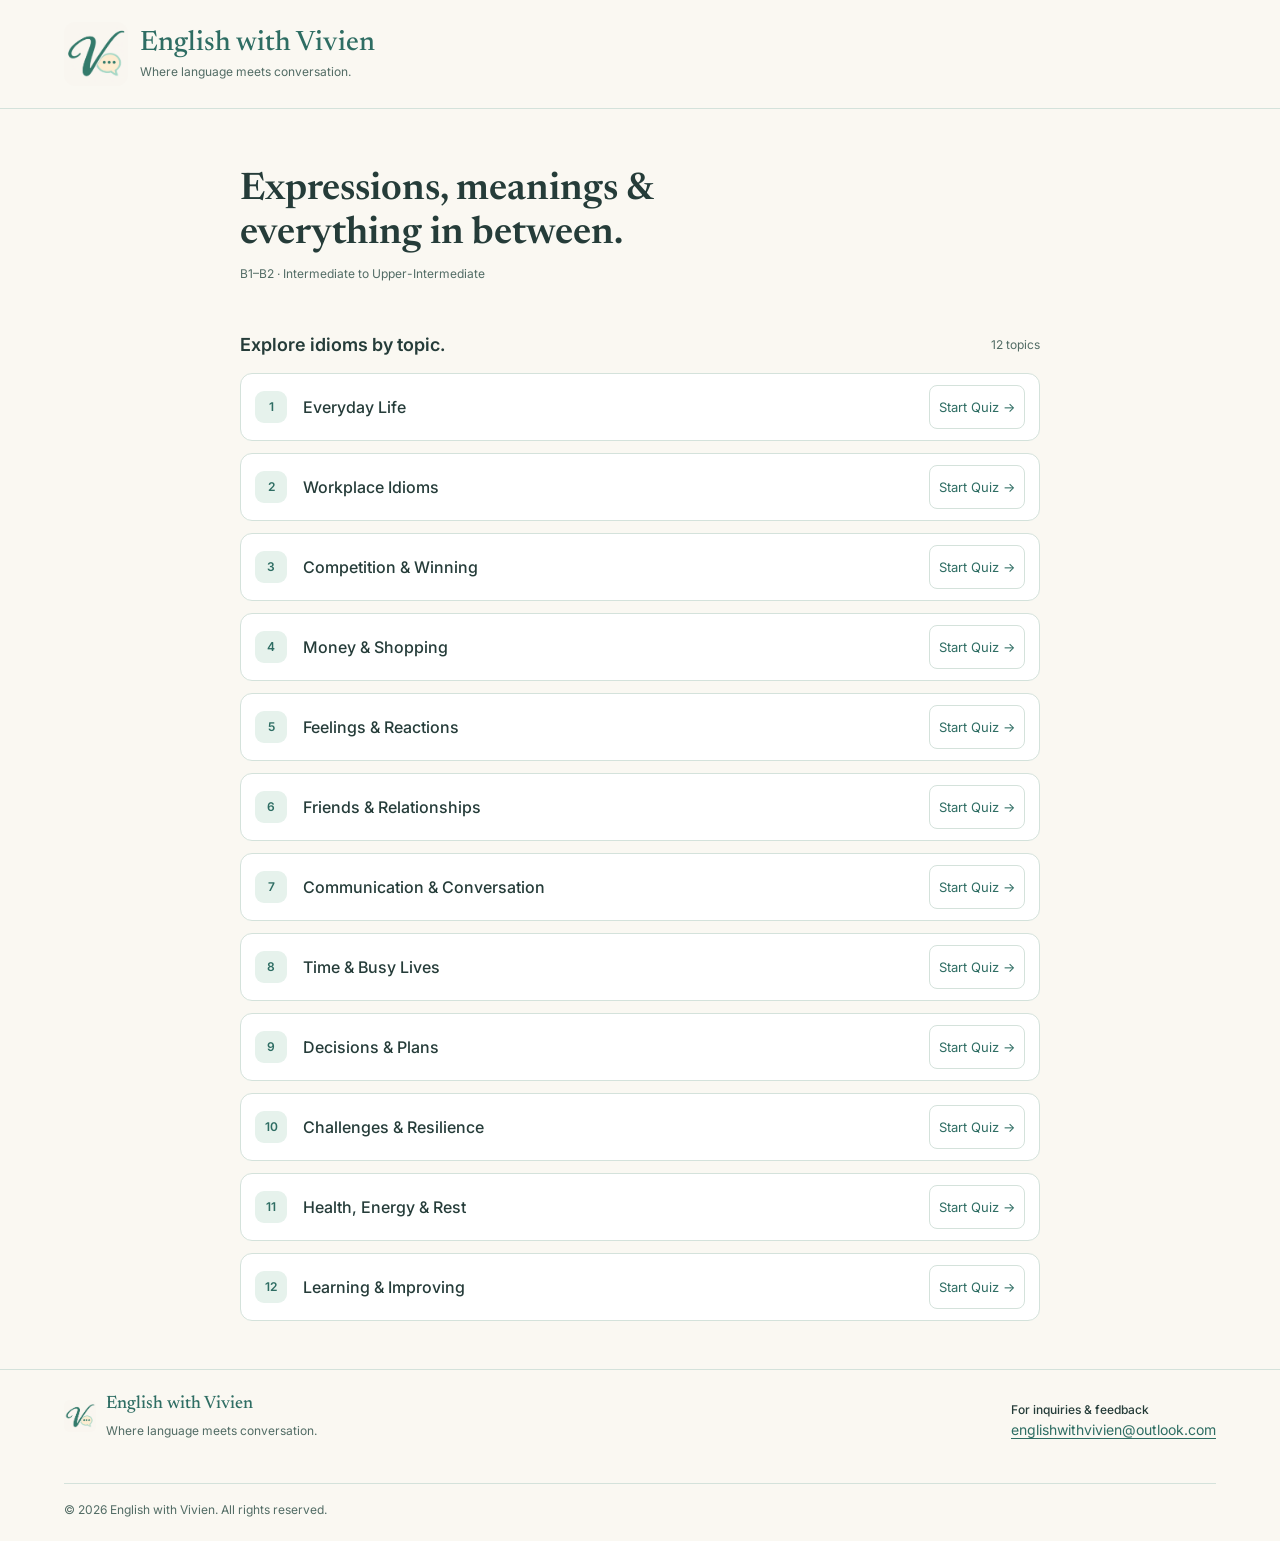
==== index.html @ a72005c5 "Tighten footer contact spacing while preserving tagline alignment" ====
<!doctype html>
<html lang="en"><head><meta charset="utf-8"><meta name="viewport" content="width=device-width, initial-scale=1"><meta name="theme-color" content="#2e6d63"><link rel="icon" type="image/png" href="assets/brand/vivien-mark.png?v=7"><link rel="apple-touch-icon" href="assets/brand/vivien-mark.png?v=7"><title>English with Vivien · English Idioms Quiz</title><link rel="stylesheet" href="styles.css?v=23"><script defer src="starter-data.js?v=7"></script><script defer src="more-topics.js?v=7"></script><script defer src="lesson-support.js?v=7"></script><script defer src="illustration-art.js?v=1"></script><script defer src="quiz-store.js?v=2"></script><script defer src="app.js?v=13"></script></head>
<body><header><a class="brand" href="#" id="brand" aria-label="English with Vivien — quiz home"><img class="brand-mark" src="assets/brand/vivien-mark.png?v=7" width="64" height="64" alt=""><span class="brand-copy"><span class="brand-topline"><span class="brand-name">English with Vivien</span></span><small class="brand-tagline">Where language meets conversation.</small></span></a></header>
<main><p id="notice" role="status" hidden></p>
<section id="home"><div class="hero"><h1>Expressions, meanings &amp; <br>everything in between.</h1><p class="learning-level">B1–B2 · Intermediate to Upper-Intermediate</p></div><div class="section-heading"><h2>Explore idioms by topic.</h2><span id="topicCount"></span></div><div id="topics" class="topics"></div></section>
<section id="quiz" hidden><div class="quiz-meta"><div><span id="quizTopic" class="eyebrow"></span><small id="quizOrder"></small></div><span id="progress"></span></div><progress id="progressBar" value="1" max="10"></progress><article class="question-card"><p class="eyebrow">LET’S TALK ABOUT IT</p><div class="question-layout"><h1 id="question"></h1><figure class="picture-clue"><span class="clue-window"><img id="pictureClue" width="640" height="360" alt=""></span></figure></div><div id="answers" class="answers" role="group" aria-label="Answer choices"></div><section id="explanation" class="explanation" aria-live="polite" hidden><p class="eyebrow">THE IDIOM, EXPLAINED</p><h2 id="idiom"></h2><p id="definition"></p><p id="korean" lang="ko"></p><div id="examples" aria-label="Example sentences"></div><section class="discussion"><h3>Let’s talk about it</h3><p id="discussionInstruction"></p><ol id="discussionQuestions"></ol></section></section></article><div class="controls"><button id="prev">← Previous</button><button class="primary" id="reveal">Reveal Answer</button><button id="next">Next Question →</button></div><div class="quiz-bottom"><button id="restart">↻ Restart quiz</button></div></section>
<section id="complete" class="completion" hidden><span class="completion-icon">✦</span><p class="eyebrow">THAT’S A WRAP</p><h1>Well discussed.</h1><p>You’ve reached the end of this topic. Revisit a question or start a fresh conversation.</p><button id="backLast">← Last question</button><button id="again" class="primary">Restart quiz</button><button id="doneHome">Choose a topic</button></section>

</main><footer>
<div class="footer-identity"><div class="footer-brand"><img src="assets/brand/vivien-mark.png?v=7" width="32" height="32" alt=""><span class="footer-wordmark"><span class="footer-brand-line"><span class="footer-brand-name">English with Vivien</span></span><span class="footer-tagline">Where language meets conversation.</span></span></div></div>
<address class="footer-contact"><p>For inquiries &amp; feedback</p><a href="mailto:englishwithvivien@outlook.com">englishwithvivien@outlook.com</a></address>
<p class="copyright">© 2026 English with Vivien. All rights reserved.</p>
</footer>

</body></html>
---- styles.css ----
/* Self-hosted font roles. Hangul ranges allow natural English/Korean fallback. */
@font-face{
  font-family:"Newsreader";
  src:url("assets/fonts/Newsreader-Roman.woff2") format("woff2");
  font-style:normal;font-weight:200 800;font-display:swap;
}
@font-face{
  font-family:"Inter";
  src:url("assets/fonts/Inter-Regular.woff2") format("woff2");
  font-style:normal;font-weight:400 700;font-display:swap;
}
@font-face{
  font-family:"Pretendard";
  src:url("assets/fonts/PretendardVariable.woff2") format("woff2");
  font-style:normal;font-weight:100 900;font-display:swap;
  unicode-range:U+1100-11FF,U+3130-318F,U+A960-A97F,U+AC00-D7AF,U+D7B0-D7FF,U+3000-303F,U+FF00-FFEF;
}
:root{
  --font-display:"Newsreader","Pretendard",serif;
  --font-english:"Inter","Pretendard",sans-serif;
  --font-korean:"Pretendard","Inter",sans-serif;
  --size-page:28px;
  --size-section:18px;
  --size-idiom:17px;
  --size-body:14px;
  --size-detail:14px;
  --size-secondary:12px;
  --ink:#253c39;
  --muted:#526c65;
  --paper:#faf8f2;
  --surface:#fff;
  --mint:#2e6d63;
  --mint-hover:#24584f;
  --mint-soft:#e6f2ec;
  --border:#d4e2db;
}
*{box-sizing:border-box}
body{margin:0;min-height:100vh;display:flex;flex-direction:column;background:var(--paper);color:var(--ink);font-family:var(--font-english);font-size:var(--size-body);line-height:1.6}
button,input,textarea,select{font:inherit}
button,.file-button,.button-link{display:inline-flex;align-items:center;justify-content:center;min-height:44px;border:1px solid var(--border);background:var(--surface);border-radius:10px;padding:10px 18px;color:var(--ink);font-size:var(--size-body);line-height:1.4;font-weight:600;cursor:pointer;text-align:center}
button:hover,.file-button:hover,.button-link:hover{background:var(--mint-soft);border-color:var(--mint)}
button:disabled{opacity:.4;cursor:default}
.primary{background:var(--mint);color:var(--surface);border-color:var(--mint)}
.primary:hover{background:var(--mint-hover);color:var(--surface)}
:focus-visible{outline:3px solid var(--mint);outline-offset:4px}
[hidden]{display:none!important}
p{margin:0 0 12px}
p:last-child{margin-bottom:0}
p:empty{margin:0}
h1,h2,h3{font-family:var(--font-english);margin:0;overflow-wrap:break-word;word-break:normal;text-wrap:pretty}
h1{font-size:var(--size-page);line-height:1.3;font-weight:500;letter-spacing:-.5px}
h2,h3{font-size:var(--size-section);line-height:1.4;font-weight:600}
:where([lang="ko"]){font-family:var(--font-korean);word-break:keep-all;overflow-wrap:break-word}
header{font-family:var(--font-english);display:flex;align-items:center;justify-content:space-between;gap:20px;padding:22px 5%;border-bottom:1px solid var(--border);background:var(--paper)}
a.brand{display:flex;align-items:center;gap:12px;min-width:0;color:var(--mint);text-decoration:none}
.brand-mark{display:block;width:64px;height:64px;flex:none;object-fit:contain;border-radius:12px}
.brand-copy{display:flex;flex-direction:column;gap:3px;min-width:0}
.brand-topline{display:flex;align-items:baseline;gap:14px;min-width:0}
.brand-topline .brand-name{flex:none}
.brand .brand-tagline{letter-spacing:0;line-height:1.5}
.brand-name{font-family:var(--font-display);font-style:normal;font-synthesis:none;font-optical-sizing:auto;font-size:var(--size-page);font-weight:500;line-height:1.2;white-space:nowrap}
.brand small{font-family:var(--font-english);font-size:var(--size-secondary);font-weight:400;line-height:1.5;letter-spacing:1px;color:var(--muted)}
nav{display:flex;flex-wrap:wrap;gap:8px}
nav button{background:transparent;border-color:transparent}
.button-link{color:var(--mint);text-decoration:none}
main{flex:1;width:100%;max-width:1160px;margin-inline:auto;padding:32px 32px 48px}
#home{max-width:800px;margin-inline:auto}
.hero{padding:28px 0 32px}
.eyebrow{font-size:var(--size-secondary);line-height:1.6;letter-spacing:1.4px;font-weight:700;color:var(--mint);margin:0 0 12px}
.hero h1{margin:0;font-family:var(--font-display);font-style:normal;font-synthesis:none;font-optical-sizing:auto;font-size:38px;font-weight:600;line-height:1.15;letter-spacing:0}
.learning-level{margin:8px 0 0;font-size:var(--size-secondary);font-weight:400;line-height:1.6;color:var(--muted)}
.section-heading{display:flex;align-items:center;justify-content:space-between;gap:16px;margin:16px 0}
.section-heading>div{min-width:0}
.section-heading>span{font-size:var(--size-secondary);color:var(--muted);flex:none}
.section-heading>.eyebrow{margin-bottom:8px}
.topics{display:grid;grid-template-columns:minmax(0,1fr);grid-auto-rows:1fr;gap:12px}
.topic-card{display:grid;grid-template-columns:32px minmax(0,1fr) 96px;align-items:center;gap:16px;min-height:68px;padding:10px 14px;background:var(--surface);border:1px solid var(--border);border-radius:12px}
.topic-number{display:grid;place-items:center;width:32px;height:32px;border-radius:9px;background:var(--mint-soft);color:var(--mint);font-size:var(--size-secondary);font-weight:600}
.topic-card h2{min-width:0;font-size:16px;font-weight:500;line-height:1.4;hyphens:none}
.topic-card button{width:96px;min-height:44px;margin:0;padding:6px 7px;white-space:nowrap;justify-self:end;border-radius:8px;background:transparent;color:var(--mint);border-color:var(--border);font-size:13px;font-weight:400}
.topic-card button:hover{background:var(--mint-soft);border-color:var(--mint);color:var(--mint)}
.quiz-meta{display:flex;justify-content:space-between;align-items:center;gap:16px;margin-bottom:8px;font-size:var(--size-secondary)}
.quiz-meta .eyebrow{margin:0}
#quizOrder{display:block;color:var(--muted);font-size:var(--size-secondary);margin-top:2px}
#progress{flex:none;font-size:var(--size-secondary)}
progress{display:block;width:100%;height:5px;accent-color:var(--mint);margin:0 0 20px}
.question-card{background:var(--surface);padding:24px 28px;border:1px solid var(--border);border-radius:18px;min-width:0}
.question-layout{display:grid;grid-template-columns:minmax(0,1fr) minmax(220px,320px);gap:24px;align-items:center;margin-bottom:20px}
.question-layout h1{font-size:var(--size-page);line-height:1.4;font-weight:600;letter-spacing:-.4px;margin:0}
.picture-clue{margin:0;width:100%;max-width:320px;justify-self:center}
.clue-window{display:block;position:relative;overflow:hidden;width:100%;max-width:min(100%,calc(var(--clue-max-height,180px) * var(--clue-ratio,1.5)));aspect-ratio:var(--clue-ratio,1.5);margin-inline:auto;border-radius:12px}
.clue-window img{position:absolute;left:var(--clue-left,0%);top:var(--clue-top,0%);width:var(--clue-width,100%);height:var(--clue-height,100%);max-width:none;max-height:none;aspect-ratio:auto;object-fit:fill;border-radius:0;margin:0}
.answers{display:grid;grid-template-columns:repeat(2,minmax(0,1fr));gap:16px}
.answer{display:grid;grid-template-columns:30px minmax(0,1fr) auto;align-items:center;gap:12px;width:100%;min-height:56px;padding:12px 16px;border:2px solid var(--border);border-radius:12px;font-size:var(--size-body);line-height:1.6;font-weight:400;text-align:left}
.answer>span:nth-child(2){min-width:0;overflow-wrap:break-word;word-break:normal;text-wrap:pretty}
.letter{display:grid;place-items:center;min-width:30px;height:30px;padding:0 6px;font-size:var(--size-body);font-weight:600;background:var(--mint-soft);border-radius:8px;color:var(--mint)}
.answer:hover{background:var(--mint-soft);border-color:var(--mint)}
.answer.correct,.answer.correct:hover{border-color:#477760;background:#edf6ee}
.answer.correct .letter{background:#477760;color:white}
.answer.wrong,.answer.wrong:hover{border-color:#ab3f49;background:#fff0f0}
.answer.wrong .letter{background:#ab3f49;color:white}
.correct-tag,.wrong-tag{font-size:var(--size-secondary);font-weight:700;justify-self:end}
.correct-tag{color:#30533e}.wrong-tag{color:#8c2530}
.explanation{margin-top:20px;border-top:1px solid var(--border);padding-top:16px;font-size:var(--size-detail)}
.explanation .eyebrow{margin-bottom:8px}
#idiom{font-size:var(--size-idiom);font-weight:600;line-height:1.4;margin-bottom:10px}
#definition,#korean,#examples p{font-size:var(--size-body);line-height:1.6;max-width:72ch;overflow-wrap:break-word;text-wrap:pretty}
#definition,#korean{margin:0 0 10px}
#examples{margin-top:14px}
#examples p{margin:0 0 10px}
#examples p:last-child{margin-bottom:0}
.discussion{border-top:1px solid var(--border);margin-top:20px;padding-top:14px}
.discussion h3{font-size:var(--size-section);margin:0 0 8px}
.discussion>p{color:var(--muted);font-size:var(--size-secondary);max-width:72ch}
.discussion ol{max-width:74ch;margin:12px 0 0;padding-left:22px}
.discussion li{font-size:var(--size-detail);line-height:1.6;padding-left:3px;margin:0 0 12px;overflow-wrap:break-word;text-wrap:pretty}
.discussion li:last-child{margin-bottom:0}
.controls{display:grid;grid-template-columns:repeat(3,minmax(0,1fr));gap:14px;margin-top:16px}
.controls button{font-size:var(--size-body);min-width:0;min-height:44px}
.quiz-bottom{display:flex;justify-content:space-between;align-items:center;gap:12px;margin-top:12px}
.quiz-bottom button{font-size:var(--size-secondary);background:transparent;min-height:44px}
.completion{text-align:center;max-width:700px;margin:48px auto}
.completion h1{margin:8px 0 12px}
.completion>p:not(.eyebrow){max-width:60ch;margin:0 auto 16px;font-size:var(--size-detail)}
.completion button{margin:6px}
.completion-icon{font-size:48px;line-height:1.2;color:var(--mint)}
.teacher-note{padding:16px 20px;border:1px solid var(--border);border-radius:12px;background:var(--mint-soft);margin-bottom:24px}
.teacher-note strong{display:block;color:var(--mint);font-size:var(--size-section);line-height:1.4}
.teacher-note p{margin:8px 0 0;font-size:var(--size-detail);color:var(--muted);overflow-wrap:break-word}
#editor>p{font-size:var(--size-detail)}
.editor-tools{display:flex;align-items:end;gap:12px;flex-wrap:wrap;margin:20px 0}
.editor-tools>label:first-child{flex:1 1 220px;min-width:0}
.editor-tools label{margin:0}
.editor-row{display:flex;align-items:center;gap:14px;background:var(--surface);border:1px solid var(--border);border-radius:12px;padding:18px 20px;margin-bottom:14px;min-width:0}
.editor-row>div{flex:1;min-width:0;overflow-wrap:break-word}
.editor-row strong{font-size:var(--size-body);font-weight:600}
.editor-row p{margin:4px 0 0;color:var(--muted);font-size:var(--size-secondary)}
.editor-row button{flex:none;font-size:var(--size-body);min-height:44px}
.file-button input{display:none}
label{display:block;font-weight:500;margin:14px 0;font-size:var(--size-body)}
input,select,textarea{display:block;width:100%;min-width:0;min-height:44px;padding:10px;border:1px solid var(--border);border-radius:7px;background:var(--surface);color:var(--ink);margin-top:6px;line-height:1.6}
textarea{resize:vertical;min-height:88px}
dialog{width:min(720px,94vw);max-height:90vh;max-height:90dvh;border:1px solid var(--border);border-radius:18px;padding:24px;color:var(--ink);background:var(--paper)}
dialog::backdrop{background:#253c3988}
dialog .section-heading{margin:0 0 16px;align-items:start}
#closeDialog{width:44px;flex:none;padding:8px}
.form-options{display:grid;grid-template-columns:repeat(2,minmax(0,1fr));gap:0 16px}
fieldset{border:1px solid var(--border);border-radius:10px;margin:20px 0 16px;padding:14px;min-width:0}
legend{font-size:var(--size-body);font-weight:600}
.form-help{font-size:var(--size-detail);color:var(--muted)}
#formError{font-size:var(--size-detail);color:#a32332;overflow-wrap:break-word}
#picturePreviewWindow{--clue-max-height:170px;max-width:min(100%,calc(var(--clue-max-height) * var(--clue-ratio,1.5)));margin:12px auto}
#pictureSelect{max-width:100%}
#notice{background:var(--mint-soft);padding:12px 16px;border:1px solid var(--border);border-radius:10px;font-size:var(--size-detail);margin-bottom:16px;overflow-wrap:break-word}
footer{display:grid;grid-template-columns:minmax(0,1fr) auto;align-items:last baseline;gap:20px 28px;border-top:1px solid var(--border);padding:22px 5%;color:var(--muted);font-size:var(--size-secondary)}
.footer-brand{display:flex;align-items:center;gap:10px;color:var(--mint);font-family:var(--font-english)}
.footer-brand img{display:block;flex:none;border-radius:6px;object-fit:contain}
.footer-wordmark{display:flex;flex-direction:column;gap:2px;min-width:0}
.footer-brand-name{font-family:var(--font-display);font-style:normal;font-synthesis:none;font-optical-sizing:auto;font-size:var(--size-section);font-weight:500;line-height:1.4}
.footer-brand-line{display:flex;align-items:baseline;gap:12px;min-width:0}
.footer-brand-name{white-space:nowrap;flex:none}
.footer-tagline{margin:2px 0 0;font-family:var(--font-english);font-size:var(--size-secondary);color:var(--muted)}
.footer-contact{min-width:0;font-style:normal;font-size:var(--size-secondary)}
.footer-contact p{margin:0;color:var(--ink);font-weight:500}
.footer-contact a{display:inline-flex;align-items:flex-start;min-height:44px;color:var(--mint);font-size:var(--size-body);text-decoration-thickness:1px;text-underline-offset:3px;overflow-wrap:anywhere;max-width:100%}
.copyright{grid-column:1/-1;margin:0;border-top:1px solid var(--border);padding-top:16px;font-size:var(--size-secondary);color:var(--muted)}
@media(max-width:750px){
  :root{--size-page:23px;--size-section:17px;--size-idiom:16px;--size-detail:13px}
  body{line-height:1.6}
  header{flex-wrap:wrap;gap:12px;padding:12px 16px}
  a.brand{gap:10px}
  .brand-topline{gap:10px}
  .brand-mark{width:48px;height:48px}
  .brand .brand-tagline{font-size:11px;letter-spacing:0}
  main{padding:16px 16px 32px}
  .hero{padding:16px 0 24px}
  .hero h1{font-size:29px}
  h2,h3{font-weight:500}
  .eyebrow{letter-spacing:1px;margin-bottom:10px}
  .section-heading{gap:12px;margin:12px 0 16px}
  .topics{gap:12px}
  .topic-card{grid-template-columns:16px minmax(0,1fr) 88px;gap:10px;min-height:68px;padding:10px 14px}
  .topic-number{width:16px;height:24px;border-radius:0;background:transparent;color:var(--muted);font-weight:400}
  .topic-card h2{font-size:16px}
  .topic-card button{width:88px;height:44px}
  .quiz-meta{gap:12px;margin-bottom:8px;align-items:start}
  progress{margin-bottom:16px}
  .question-card{padding:16px}
  .question-layout{grid-template-columns:minmax(0,1fr);gap:12px;margin-bottom:16px}
  .picture-clue{max-width:280px}
  .picture-clue .clue-window{--clue-max-height:158px}
  .answers{grid-template-columns:minmax(0,1fr);gap:12px}
  .answer{grid-template-columns:30px minmax(0,1fr);column-gap:10px;row-gap:4px;padding:10px 12px;min-height:52px}
  .correct-tag,.wrong-tag{grid-column:2;justify-self:start}
  .explanation{margin-top:16px;padding-top:14px}
  .discussion{margin-top:16px;padding-top:14px}
  .controls{grid-template-columns:repeat(2,minmax(0,1fr));gap:12px;margin-top:16px}
  #reveal{grid-column:1/-1;grid-row:1}
  #prev{grid-column:1;grid-row:2}
  #next{grid-column:2;grid-row:2}
  .quiz-bottom{margin-top:8px}
  .completion{margin:28px auto}
  .completion-icon{font-size:40px}
  .teacher-note{padding:16px;margin-bottom:20px}
  .editor-tools{display:grid;grid-template-columns:repeat(2,minmax(0,1fr));gap:12px;margin:16px 0}
  .editor-tools>label:first-child,.editor-tools>.file-button{grid-column:1/-1}
  .editor-tools>.file-button{justify-content:center}
  .editor-row{display:grid;grid-template-columns:repeat(2,minmax(0,1fr));gap:12px;padding:16px;margin-bottom:14px}
  .editor-row>div{grid-column:1/-1}
  .editor-row button{width:100%}
  input,select,textarea{font-size:16px}
  dialog{padding:16px}
  .form-options{grid-template-columns:minmax(0,1fr)}
  fieldset{padding:12px}
  #picturePreviewWindow{--clue-max-height:144px}
  footer{grid-template-columns:minmax(0,1fr);align-items:start;gap:16px;padding:24px 16px 20px}
}
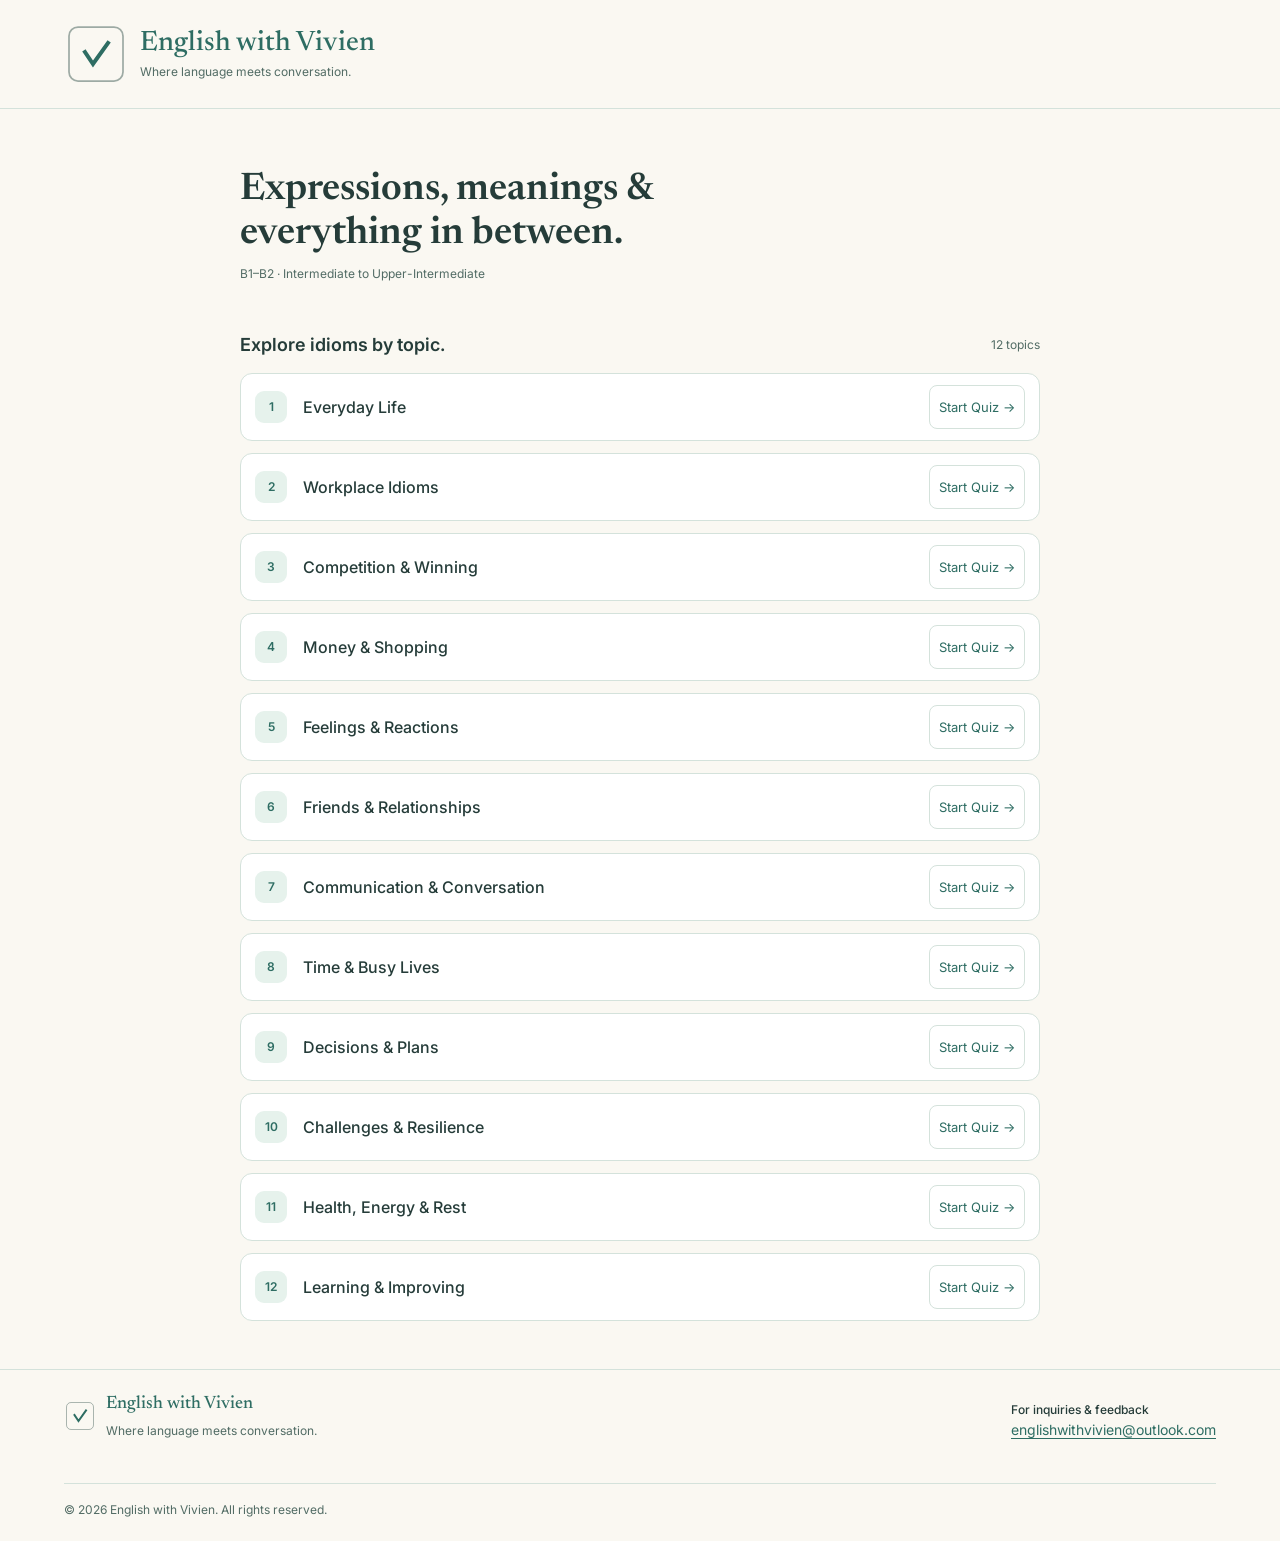
==== commit 7b9c8fe1: "Replace website logo with geometric Outline V and matching icons" ====
--- a/index.html
+++ b/index.html
@@ -1,13 +1,13 @@
 <!doctype html>
-<html lang="en"><head><meta charset="utf-8"><meta name="viewport" content="width=device-width, initial-scale=1"><meta name="theme-color" content="#2e6d63"><link rel="icon" type="image/png" href="assets/brand/vivien-mark.png?v=7"><link rel="apple-touch-icon" href="assets/brand/vivien-mark.png?v=7"><title>English with Vivien · English Idioms Quiz</title><link rel="stylesheet" href="styles.css?v=23"><script defer src="starter-data.js?v=7"></script><script defer src="more-topics.js?v=7"></script><script defer src="lesson-support.js?v=7"></script><script defer src="illustration-art.js?v=1"></script><script defer src="quiz-store.js?v=2"></script><script defer src="app.js?v=13"></script></head>
-<body><header><a class="brand" href="#" id="brand" aria-label="English with Vivien — quiz home"><img class="brand-mark" src="assets/brand/vivien-mark.png?v=7" width="64" height="64" alt=""><span class="brand-copy"><span class="brand-topline"><span class="brand-name">English with Vivien</span></span><small class="brand-tagline">Where language meets conversation.</small></span></a></header>
+<html lang="en"><head><meta charset="utf-8"><meta name="viewport" content="width=device-width, initial-scale=1"><meta name="theme-color" content="#2e6d63"><link rel="icon" type="image/x-icon" sizes="32x32" href="assets/brand/favicon.ico?v=1"><link rel="icon" type="image/svg+xml" sizes="any" href="assets/brand/favicon.svg?v=1"><link rel="apple-touch-icon" sizes="180x180" href="assets/brand/apple-touch-icon.png?v=1"><title>English with Vivien · English Idioms Quiz</title><link rel="stylesheet" href="styles.css?v=24"><script defer src="starter-data.js?v=7"></script><script defer src="more-topics.js?v=7"></script><script defer src="lesson-support.js?v=7"></script><script defer src="illustration-art.js?v=1"></script><script defer src="quiz-store.js?v=2"></script><script defer src="app.js?v=14"></script></head>
+<body><header><a class="brand" href="#" id="brand" aria-label="English with Vivien — quiz home"><img class="brand-mark" src="assets/brand/outline-v.svg?v=1" width="64" height="64" alt=""><span class="brand-copy"><span class="brand-topline"><span class="brand-name">English with Vivien</span></span><small class="brand-tagline">Where language meets conversation.</small></span></a></header>
 <main><p id="notice" role="status" hidden></p>
 <section id="home"><div class="hero"><h1>Expressions, meanings &amp; <br>everything in between.</h1><p class="learning-level">B1–B2 · Intermediate to Upper-Intermediate</p></div><div class="section-heading"><h2>Explore idioms by topic.</h2><span id="topicCount"></span></div><div id="topics" class="topics"></div></section>
 <section id="quiz" hidden><div class="quiz-meta"><div><span id="quizTopic" class="eyebrow"></span><small id="quizOrder"></small></div><span id="progress"></span></div><progress id="progressBar" value="1" max="10"></progress><article class="question-card"><p class="eyebrow">LET’S TALK ABOUT IT</p><div class="question-layout"><h1 id="question"></h1><figure class="picture-clue"><span class="clue-window"><img id="pictureClue" width="640" height="360" alt=""></span></figure></div><div id="answers" class="answers" role="group" aria-label="Answer choices"></div><section id="explanation" class="explanation" aria-live="polite" hidden><p class="eyebrow">THE IDIOM, EXPLAINED</p><h2 id="idiom"></h2><p id="definition"></p><p id="korean" lang="ko"></p><div id="examples" aria-label="Example sentences"></div><section class="discussion"><h3>Let’s talk about it</h3><p id="discussionInstruction"></p><ol id="discussionQuestions"></ol></section></section></article><div class="controls"><button id="prev">← Previous</button><button class="primary" id="reveal">Reveal Answer</button><button id="next">Next Question →</button></div><div class="quiz-bottom"><button id="restart">↻ Restart quiz</button></div></section>
 <section id="complete" class="completion" hidden><span class="completion-icon">✦</span><p class="eyebrow">THAT’S A WRAP</p><h1>Well discussed.</h1><p>You’ve reached the end of this topic. Revisit a question or start a fresh conversation.</p><button id="backLast">← Last question</button><button id="again" class="primary">Restart quiz</button><button id="doneHome">Choose a topic</button></section>
 
 </main><footer>
-<div class="footer-identity"><div class="footer-brand"><img src="assets/brand/vivien-mark.png?v=7" width="32" height="32" alt=""><span class="footer-wordmark"><span class="footer-brand-line"><span class="footer-brand-name">English with Vivien</span></span><span class="footer-tagline">Where language meets conversation.</span></span></div></div>
+<div class="footer-identity"><div class="footer-brand"><img src="assets/brand/outline-v.svg?v=1" width="32" height="32" alt=""><span class="footer-wordmark"><span class="footer-brand-line"><span class="footer-brand-name">English with Vivien</span></span><span class="footer-tagline">Where language meets conversation.</span></span></div></div>
 <address class="footer-contact"><p>For inquiries &amp; feedback</p><a href="mailto:englishwithvivien@outlook.com">englishwithvivien@outlook.com</a></address>
 <p class="copyright">© 2026 English with Vivien. All rights reserved.</p>
 </footer>
--- a/styles.css
+++ b/styles.css
@@ -111,7 +111,7 @@
 #examples p:last-child{margin-bottom:0}
 .discussion{border-top:1px solid var(--border);margin-top:20px;padding-top:14px}
 .discussion h3{font-size:var(--size-section);margin:0 0 8px}
-.discussion>p{color:var(--muted);font-size:var(--size-secondary);max-width:72ch}
+.discussion>p{color:var(--muted);font-size:var(--size-secondary);max-width:100%}
 .discussion ol{max-width:74ch;margin:12px 0 0;padding-left:22px}
 .discussion li{font-size:var(--size-detail);line-height:1.6;padding-left:3px;margin:0 0 12px;overflow-wrap:break-word;text-wrap:pretty}
 .discussion li:last-child{margin-bottom:0}
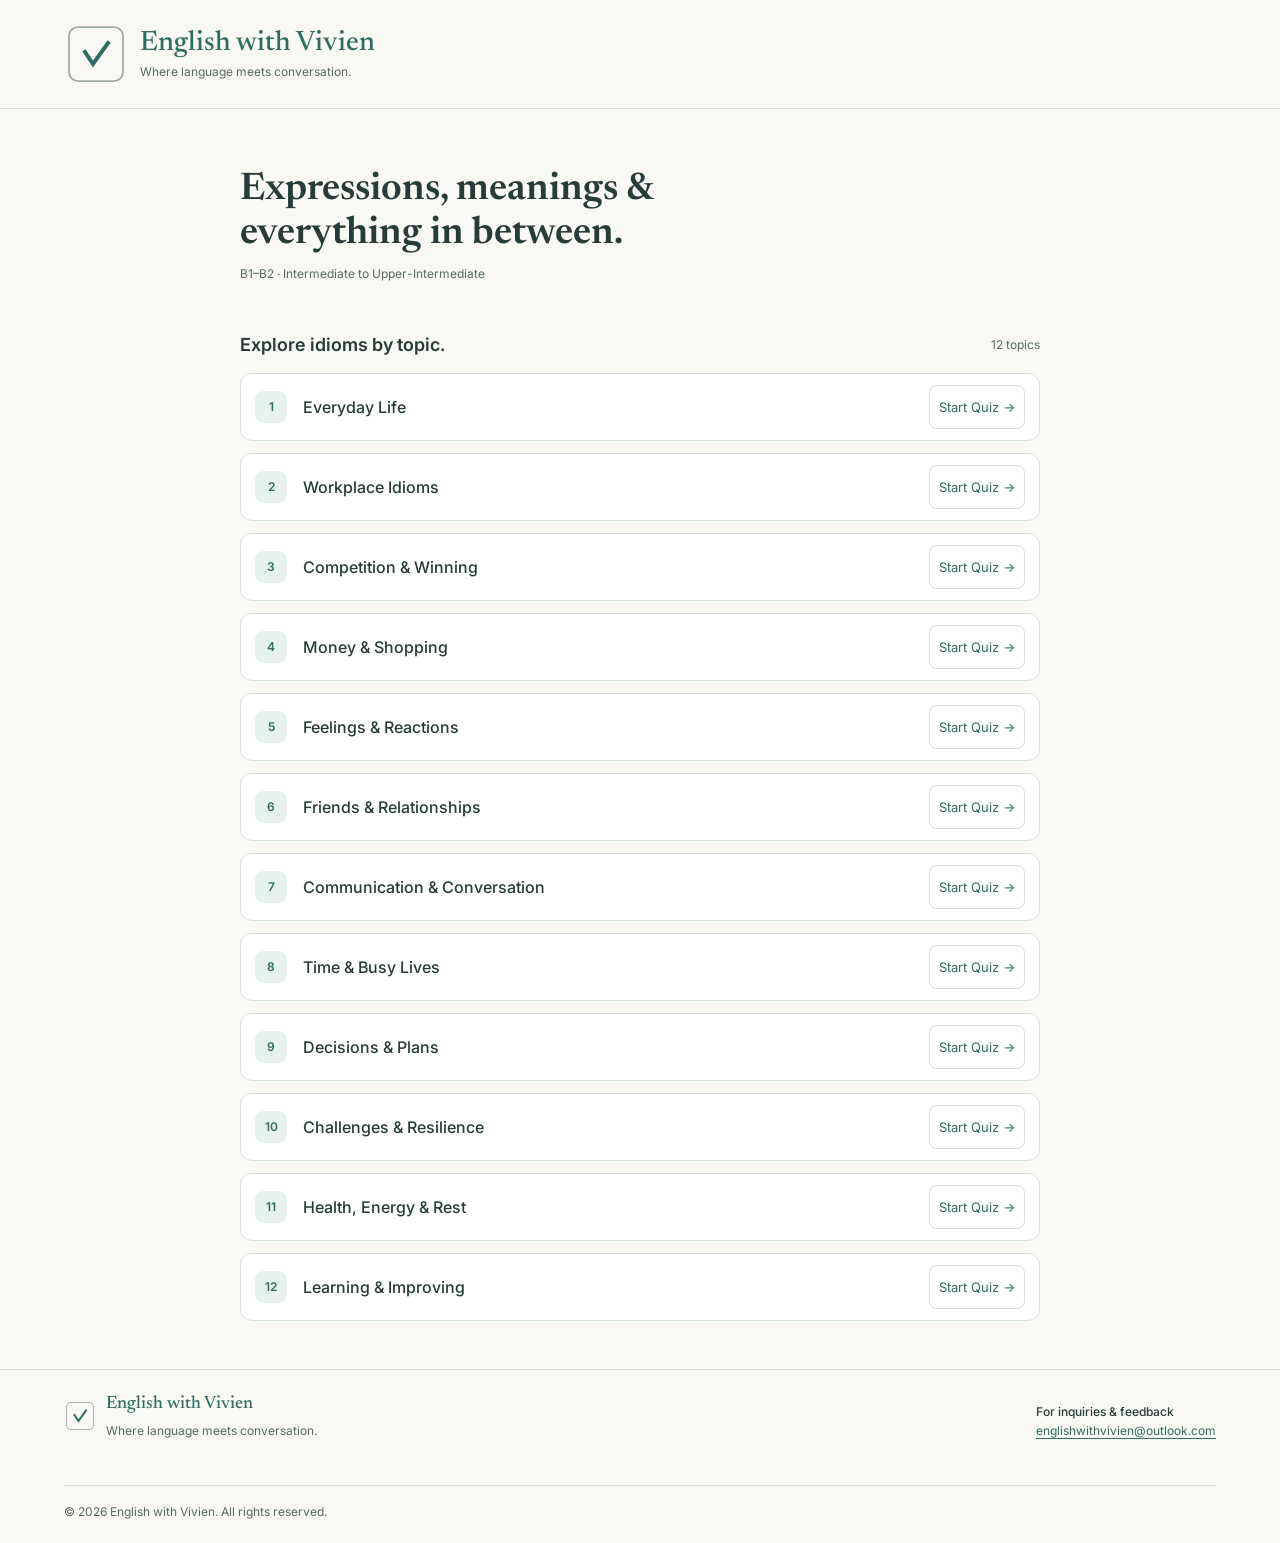
==== commit 179c830e: "Refine completion text and footer typography and remove shuffle label" ====
--- a/index.html
+++ b/index.html
@@ -1,10 +1,10 @@
 <!doctype html>
-<html lang="en"><head><meta charset="utf-8"><meta name="viewport" content="width=device-width, initial-scale=1"><meta name="theme-color" content="#2e6d63"><link rel="icon" type="image/x-icon" sizes="32x32" href="assets/brand/favicon.ico?v=1"><link rel="icon" type="image/svg+xml" sizes="any" href="assets/brand/favicon.svg?v=1"><link rel="apple-touch-icon" sizes="180x180" href="assets/brand/apple-touch-icon.png?v=1"><title>English with Vivien · English Idioms Quiz</title><link rel="stylesheet" href="styles.css?v=24"><script defer src="starter-data.js?v=7"></script><script defer src="more-topics.js?v=7"></script><script defer src="lesson-support.js?v=7"></script><script defer src="illustration-art.js?v=1"></script><script defer src="quiz-store.js?v=2"></script><script defer src="app.js?v=14"></script></head>
+<html lang="en"><head><meta charset="utf-8"><meta name="viewport" content="width=device-width, initial-scale=1"><meta name="theme-color" content="#2e6d63"><link rel="icon" type="image/x-icon" sizes="32x32" href="assets/brand/favicon.ico?v=1"><link rel="icon" type="image/svg+xml" sizes="any" href="assets/brand/favicon.svg?v=1"><link rel="apple-touch-icon" sizes="180x180" href="assets/brand/apple-touch-icon.png?v=1"><title>English with Vivien · English Idioms Quiz</title><link rel="stylesheet" href="styles.css?v=25"><script defer src="starter-data.js?v=7"></script><script defer src="more-topics.js?v=7"></script><script defer src="lesson-support.js?v=7"></script><script defer src="illustration-art.js?v=1"></script><script defer src="quiz-store.js?v=2"></script><script defer src="app.js?v=15"></script></head>
 <body><header><a class="brand" href="#" id="brand" aria-label="English with Vivien — quiz home"><img class="brand-mark" src="assets/brand/outline-v.svg?v=1" width="64" height="64" alt=""><span class="brand-copy"><span class="brand-topline"><span class="brand-name">English with Vivien</span></span><small class="brand-tagline">Where language meets conversation.</small></span></a></header>
 <main><p id="notice" role="status" hidden></p>
 <section id="home"><div class="hero"><h1>Expressions, meanings &amp; <br>everything in between.</h1><p class="learning-level">B1–B2 · Intermediate to Upper-Intermediate</p></div><div class="section-heading"><h2>Explore idioms by topic.</h2><span id="topicCount"></span></div><div id="topics" class="topics"></div></section>
-<section id="quiz" hidden><div class="quiz-meta"><div><span id="quizTopic" class="eyebrow"></span><small id="quizOrder"></small></div><span id="progress"></span></div><progress id="progressBar" value="1" max="10"></progress><article class="question-card"><p class="eyebrow">LET’S TALK ABOUT IT</p><div class="question-layout"><h1 id="question"></h1><figure class="picture-clue"><span class="clue-window"><img id="pictureClue" width="640" height="360" alt=""></span></figure></div><div id="answers" class="answers" role="group" aria-label="Answer choices"></div><section id="explanation" class="explanation" aria-live="polite" hidden><p class="eyebrow">THE IDIOM, EXPLAINED</p><h2 id="idiom"></h2><p id="definition"></p><p id="korean" lang="ko"></p><div id="examples" aria-label="Example sentences"></div><section class="discussion"><h3>Let’s talk about it</h3><p id="discussionInstruction"></p><ol id="discussionQuestions"></ol></section></section></article><div class="controls"><button id="prev">← Previous</button><button class="primary" id="reveal">Reveal Answer</button><button id="next">Next Question →</button></div><div class="quiz-bottom"><button id="restart">↻ Restart quiz</button></div></section>
-<section id="complete" class="completion" hidden><span class="completion-icon">✦</span><p class="eyebrow">THAT’S A WRAP</p><h1>Well discussed.</h1><p>You’ve reached the end of this topic. Revisit a question or start a fresh conversation.</p><button id="backLast">← Last question</button><button id="again" class="primary">Restart quiz</button><button id="doneHome">Choose a topic</button></section>
+<section id="quiz" hidden><div class="quiz-meta"><div><span id="quizTopic" class="eyebrow"></span></div><span id="progress"></span></div><progress id="progressBar" value="1" max="10"></progress><article class="question-card"><p class="eyebrow">LET’S TALK ABOUT IT</p><div class="question-layout"><h1 id="question"></h1><figure class="picture-clue"><span class="clue-window"><img id="pictureClue" width="640" height="360" alt=""></span></figure></div><div id="answers" class="answers" role="group" aria-label="Answer choices"></div><section id="explanation" class="explanation" aria-live="polite" hidden><p class="eyebrow">THE IDIOM, EXPLAINED</p><h2 id="idiom"></h2><p id="definition"></p><p id="korean" lang="ko"></p><div id="examples" aria-label="Example sentences"></div><section class="discussion"><h3>Let’s talk about it</h3><p id="discussionInstruction"></p><ol id="discussionQuestions"></ol></section></section></article><div class="controls"><button id="prev">← Previous</button><button class="primary" id="reveal">Reveal Answer</button><button id="next">Next Question →</button></div><div class="quiz-bottom"><button id="restart">↻ Restart quiz</button></div></section>
+<section id="complete" class="completion" hidden><span class="completion-icon">✦</span><p class="eyebrow">THAT’S A WRAP</p><h1>Well discussed.</h1><p>You’ve reached the end of this topic. <br>Revisit a question or start a fresh conversation.</p><button id="backLast">← Last question</button><button id="again" class="primary">Restart quiz</button><button id="doneHome">Choose a topic</button></section>
 
 </main><footer>
 <div class="footer-identity"><div class="footer-brand"><img src="assets/brand/outline-v.svg?v=1" width="32" height="32" alt=""><span class="footer-wordmark"><span class="footer-brand-line"><span class="footer-brand-name">English with Vivien</span></span><span class="footer-tagline">Where language meets conversation.</span></span></div></div>
--- a/styles.css
+++ b/styles.css
@@ -81,7 +81,6 @@
 .topic-card button:hover{background:var(--mint-soft);border-color:var(--mint);color:var(--mint)}
 .quiz-meta{display:flex;justify-content:space-between;align-items:center;gap:16px;margin-bottom:8px;font-size:var(--size-secondary)}
 .quiz-meta .eyebrow{margin:0}
-#quizOrder{display:block;color:var(--muted);font-size:var(--size-secondary);margin-top:2px}
 #progress{flex:none;font-size:var(--size-secondary)}
 progress{display:block;width:100%;height:5px;accent-color:var(--mint);margin:0 0 20px}
 .question-card{background:var(--surface);padding:24px 28px;border:1px solid var(--border);border-radius:18px;min-width:0}
@@ -162,7 +161,7 @@
 .footer-tagline{margin:2px 0 0;font-family:var(--font-english);font-size:var(--size-secondary);color:var(--muted)}
 .footer-contact{min-width:0;font-style:normal;font-size:var(--size-secondary)}
 .footer-contact p{margin:0;color:var(--ink);font-weight:500}
-.footer-contact a{display:inline-flex;align-items:flex-start;min-height:44px;color:var(--mint);font-size:var(--size-body);text-decoration-thickness:1px;text-underline-offset:3px;overflow-wrap:anywhere;max-width:100%}
+.footer-contact a{display:inline-flex;align-items:flex-start;min-height:44px;color:var(--mint);font-size:var(--size-secondary);text-decoration-thickness:1px;text-underline-offset:3px;overflow-wrap:anywhere;max-width:100%}
 .copyright{grid-column:1/-1;margin:0;border-top:1px solid var(--border);padding-top:16px;font-size:var(--size-secondary);color:var(--muted)}
 @media(max-width:750px){
   :root{--size-page:23px;--size-section:17px;--size-idiom:16px;--size-detail:13px}
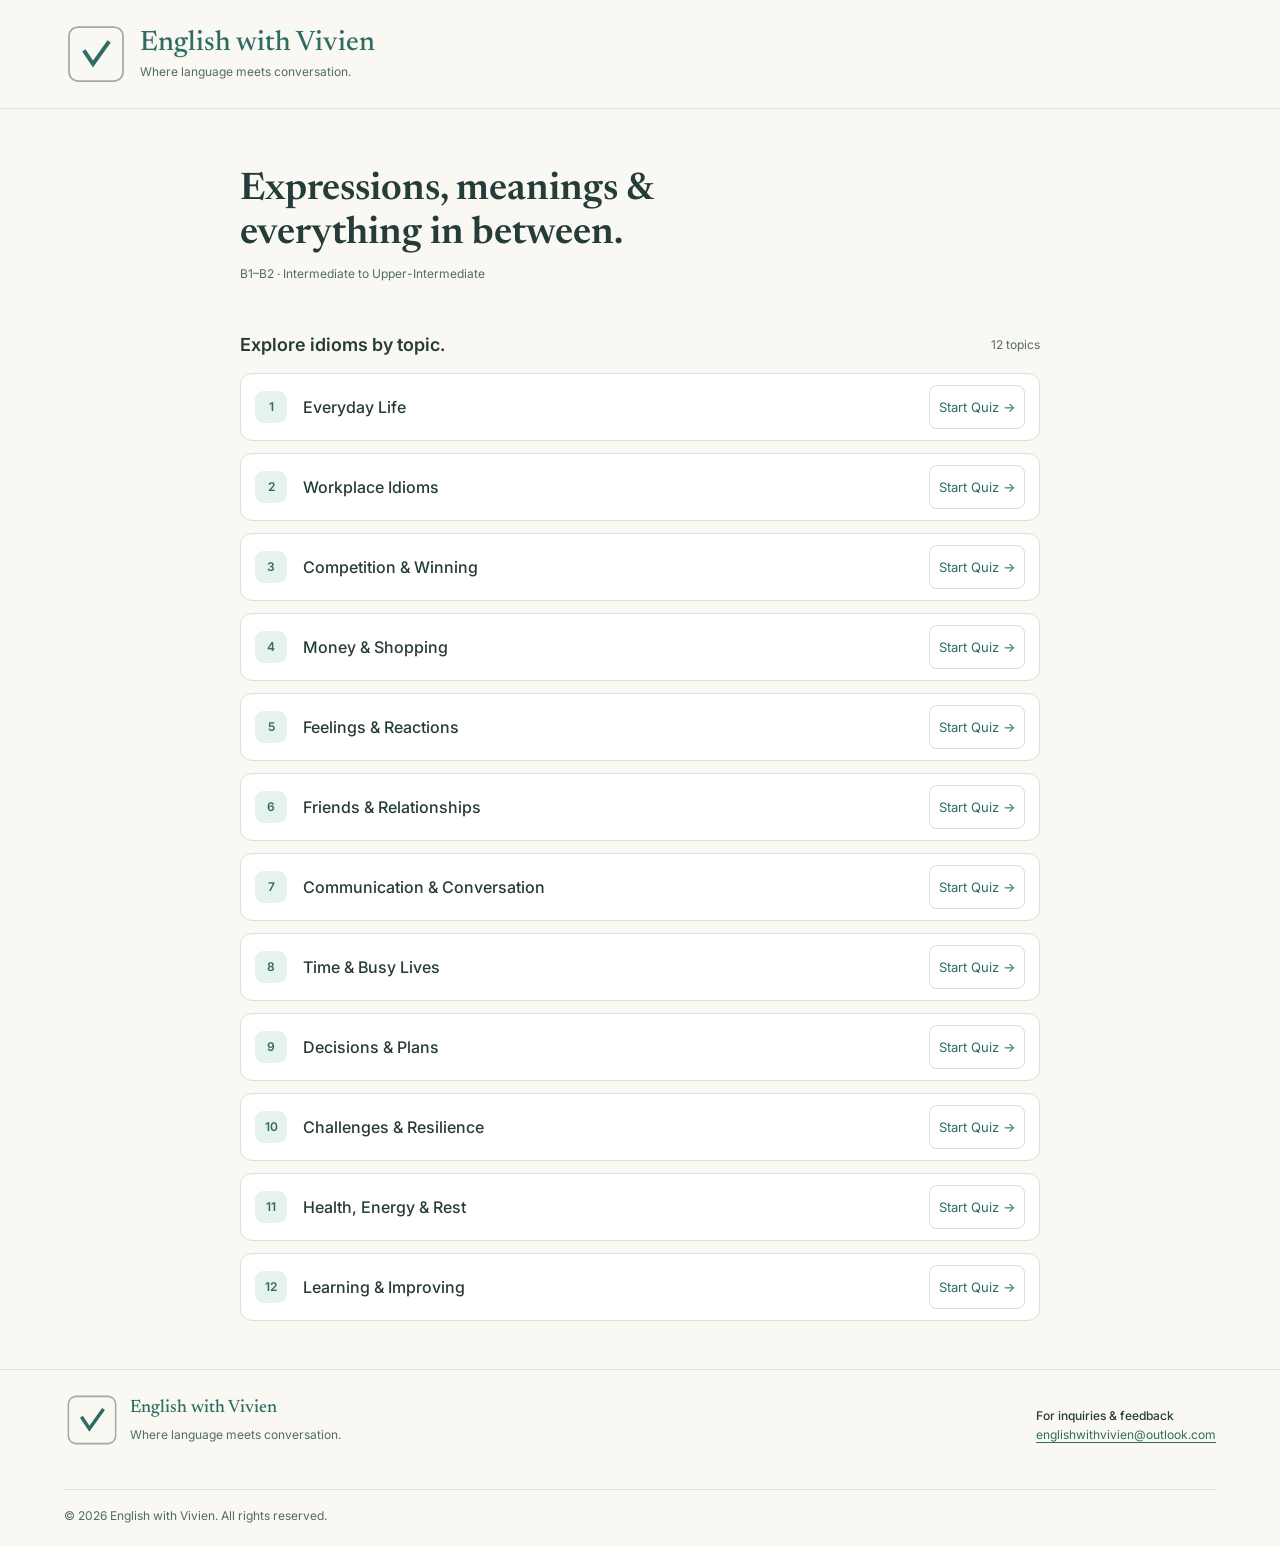
==== commit 2daee243: "Align footer logo frame with the two-line brand text" ====
--- a/index.html
+++ b/index.html
@@ -1,5 +1,5 @@
 <!doctype html>
-<html lang="en"><head><meta charset="utf-8"><meta name="viewport" content="width=device-width, initial-scale=1"><meta name="theme-color" content="#2e6d63"><link rel="icon" type="image/x-icon" sizes="32x32" href="assets/brand/favicon.ico?v=1"><link rel="icon" type="image/svg+xml" sizes="any" href="assets/brand/favicon.svg?v=1"><link rel="apple-touch-icon" sizes="180x180" href="assets/brand/apple-touch-icon.png?v=1"><title>English with Vivien · English Idioms Quiz</title><link rel="stylesheet" href="styles.css?v=25"><script defer src="starter-data.js?v=7"></script><script defer src="more-topics.js?v=7"></script><script defer src="lesson-support.js?v=7"></script><script defer src="illustration-art.js?v=1"></script><script defer src="quiz-store.js?v=2"></script><script defer src="app.js?v=15"></script></head>
+<html lang="en"><head><meta charset="utf-8"><meta name="viewport" content="width=device-width, initial-scale=1"><meta name="theme-color" content="#2e6d63"><link rel="icon" type="image/x-icon" sizes="32x32" href="assets/brand/favicon.ico?v=1"><link rel="icon" type="image/svg+xml" sizes="any" href="assets/brand/favicon.svg?v=1"><link rel="apple-touch-icon" sizes="180x180" href="assets/brand/apple-touch-icon.png?v=1"><title>English with Vivien · English Idioms Quiz</title><link rel="stylesheet" href="styles.css?v=26"><script defer src="starter-data.js?v=7"></script><script defer src="more-topics.js?v=7"></script><script defer src="lesson-support.js?v=7"></script><script defer src="illustration-art.js?v=1"></script><script defer src="quiz-store.js?v=2"></script><script defer src="app.js?v=15"></script></head>
 <body><header><a class="brand" href="#" id="brand" aria-label="English with Vivien — quiz home"><img class="brand-mark" src="assets/brand/outline-v.svg?v=1" width="64" height="64" alt=""><span class="brand-copy"><span class="brand-topline"><span class="brand-name">English with Vivien</span></span><small class="brand-tagline">Where language meets conversation.</small></span></a></header>
 <main><p id="notice" role="status" hidden></p>
 <section id="home"><div class="hero"><h1>Expressions, meanings &amp; <br>everything in between.</h1><p class="learning-level">B1–B2 · Intermediate to Upper-Intermediate</p></div><div class="section-heading"><h2>Explore idioms by topic.</h2><span id="topicCount"></span></div><div id="topics" class="topics"></div></section>
@@ -7,7 +7,7 @@
 <section id="complete" class="completion" hidden><span class="completion-icon">✦</span><p class="eyebrow">THAT’S A WRAP</p><h1>Well discussed.</h1><p>You’ve reached the end of this topic. <br>Revisit a question or start a fresh conversation.</p><button id="backLast">← Last question</button><button id="again" class="primary">Restart quiz</button><button id="doneHome">Choose a topic</button></section>
 
 </main><footer>
-<div class="footer-identity"><div class="footer-brand"><img src="assets/brand/outline-v.svg?v=1" width="32" height="32" alt=""><span class="footer-wordmark"><span class="footer-brand-line"><span class="footer-brand-name">English with Vivien</span></span><span class="footer-tagline">Where language meets conversation.</span></span></div></div>
+<div class="footer-identity"><div class="footer-brand"><img src="assets/brand/outline-v.svg?v=1" width="56" height="56" alt=""><span class="footer-wordmark"><span class="footer-brand-line"><span class="footer-brand-name">English with Vivien</span></span><span class="footer-tagline">Where language meets conversation.</span></span></div></div>
 <address class="footer-contact"><p>For inquiries &amp; feedback</p><a href="mailto:englishwithvivien@outlook.com">englishwithvivien@outlook.com</a></address>
 <p class="copyright">© 2026 English with Vivien. All rights reserved.</p>
 </footer>
--- a/styles.css
+++ b/styles.css
@@ -153,7 +153,7 @@
 #notice{background:var(--mint-soft);padding:12px 16px;border:1px solid var(--border);border-radius:10px;font-size:var(--size-detail);margin-bottom:16px;overflow-wrap:break-word}
 footer{display:grid;grid-template-columns:minmax(0,1fr) auto;align-items:last baseline;gap:20px 28px;border-top:1px solid var(--border);padding:22px 5%;color:var(--muted);font-size:var(--size-secondary)}
 .footer-brand{display:flex;align-items:center;gap:10px;color:var(--mint);font-family:var(--font-english)}
-.footer-brand img{display:block;flex:none;border-radius:6px;object-fit:contain}
+.footer-brand img{display:block;width:56px;height:56px;flex:none;border-radius:6px;object-fit:contain}
 .footer-wordmark{display:flex;flex-direction:column;gap:2px;min-width:0}
 .footer-brand-name{font-family:var(--font-display);font-style:normal;font-synthesis:none;font-optical-sizing:auto;font-size:var(--size-section);font-weight:500;line-height:1.4}
 .footer-brand-line{display:flex;align-items:baseline;gap:12px;min-width:0}
@@ -213,4 +213,5 @@
   fieldset{padding:12px}
   #picturePreviewWindow{--clue-max-height:144px}
   footer{grid-template-columns:minmax(0,1fr);align-items:start;gap:16px;padding:24px 16px 20px}
-}
+  .footer-brand img{width:54px;height:54px}
+}
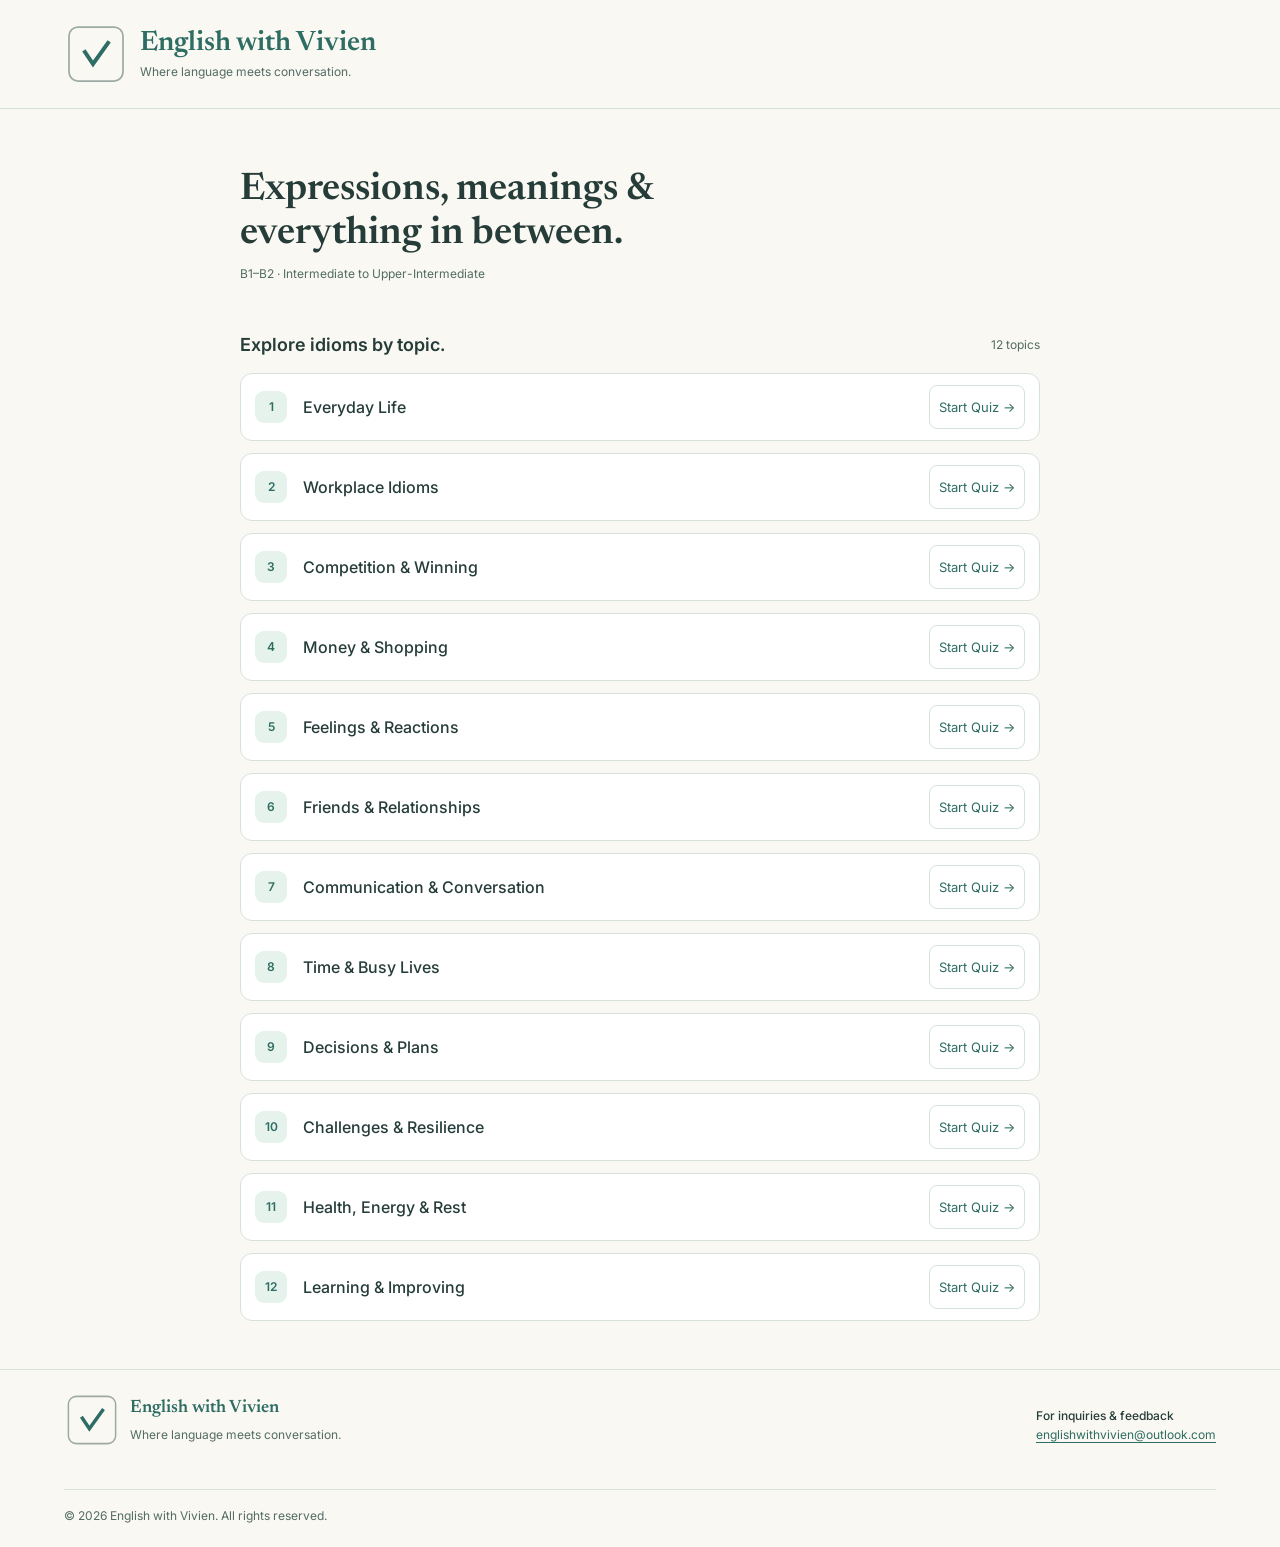
==== commit 9e67aee0: "Match header and footer wordmark weight to the hero font" ====
--- a/index.html
+++ b/index.html
@@ -1,5 +1,5 @@
 <!doctype html>
-<html lang="en"><head><meta charset="utf-8"><meta name="viewport" content="width=device-width, initial-scale=1"><meta name="theme-color" content="#2e6d63"><link rel="icon" type="image/x-icon" sizes="32x32" href="assets/brand/favicon.ico?v=1"><link rel="icon" type="image/svg+xml" sizes="any" href="assets/brand/favicon.svg?v=1"><link rel="apple-touch-icon" sizes="180x180" href="assets/brand/apple-touch-icon.png?v=1"><title>English with Vivien · English Idioms Quiz</title><link rel="stylesheet" href="styles.css?v=26"><script defer src="starter-data.js?v=7"></script><script defer src="more-topics.js?v=7"></script><script defer src="lesson-support.js?v=7"></script><script defer src="illustration-art.js?v=1"></script><script defer src="quiz-store.js?v=2"></script><script defer src="app.js?v=15"></script></head>
+<html lang="en"><head><meta charset="utf-8"><meta name="viewport" content="width=device-width, initial-scale=1"><meta name="theme-color" content="#2e6d63"><link rel="icon" type="image/x-icon" sizes="32x32" href="assets/brand/favicon.ico?v=1"><link rel="icon" type="image/svg+xml" sizes="any" href="assets/brand/favicon.svg?v=1"><link rel="apple-touch-icon" sizes="180x180" href="assets/brand/apple-touch-icon.png?v=1"><title>English with Vivien · English Idioms Quiz</title><link rel="stylesheet" href="styles.css?v=27"><script defer src="starter-data.js?v=7"></script><script defer src="more-topics.js?v=7"></script><script defer src="lesson-support.js?v=7"></script><script defer src="illustration-art.js?v=1"></script><script defer src="quiz-store.js?v=2"></script><script defer src="app.js?v=15"></script></head>
 <body><header><a class="brand" href="#" id="brand" aria-label="English with Vivien — quiz home"><img class="brand-mark" src="assets/brand/outline-v.svg?v=1" width="64" height="64" alt=""><span class="brand-copy"><span class="brand-topline"><span class="brand-name">English with Vivien</span></span><small class="brand-tagline">Where language meets conversation.</small></span></a></header>
 <main><p id="notice" role="status" hidden></p>
 <section id="home"><div class="hero"><h1>Expressions, meanings &amp; <br>everything in between.</h1><p class="learning-level">B1–B2 · Intermediate to Upper-Intermediate</p></div><div class="section-heading"><h2>Explore idioms by topic.</h2><span id="topicCount"></span></div><div id="topics" class="topics"></div></section>
--- a/styles.css
+++ b/styles.css
@@ -58,7 +58,7 @@
 .brand-topline{display:flex;align-items:baseline;gap:14px;min-width:0}
 .brand-topline .brand-name{flex:none}
 .brand .brand-tagline{letter-spacing:0;line-height:1.5}
-.brand-name{font-family:var(--font-display);font-style:normal;font-synthesis:none;font-optical-sizing:auto;font-size:var(--size-page);font-weight:500;line-height:1.2;white-space:nowrap}
+.brand-name{font-family:var(--font-display);font-style:normal;font-synthesis:none;font-optical-sizing:auto;font-size:var(--size-page);font-weight:600;line-height:1.2;white-space:nowrap}
 .brand small{font-family:var(--font-english);font-size:var(--size-secondary);font-weight:400;line-height:1.5;letter-spacing:1px;color:var(--muted)}
 nav{display:flex;flex-wrap:wrap;gap:8px}
 nav button{background:transparent;border-color:transparent}
@@ -155,7 +155,7 @@
 .footer-brand{display:flex;align-items:center;gap:10px;color:var(--mint);font-family:var(--font-english)}
 .footer-brand img{display:block;width:56px;height:56px;flex:none;border-radius:6px;object-fit:contain}
 .footer-wordmark{display:flex;flex-direction:column;gap:2px;min-width:0}
-.footer-brand-name{font-family:var(--font-display);font-style:normal;font-synthesis:none;font-optical-sizing:auto;font-size:var(--size-section);font-weight:500;line-height:1.4}
+.footer-brand-name{font-family:var(--font-display);font-style:normal;font-synthesis:none;font-optical-sizing:auto;font-size:var(--size-section);font-weight:600;line-height:1.4}
 .footer-brand-line{display:flex;align-items:baseline;gap:12px;min-width:0}
 .footer-brand-name{white-space:nowrap;flex:none}
 .footer-tagline{margin:2px 0 0;font-family:var(--font-english);font-size:var(--size-secondary);color:var(--muted)}
